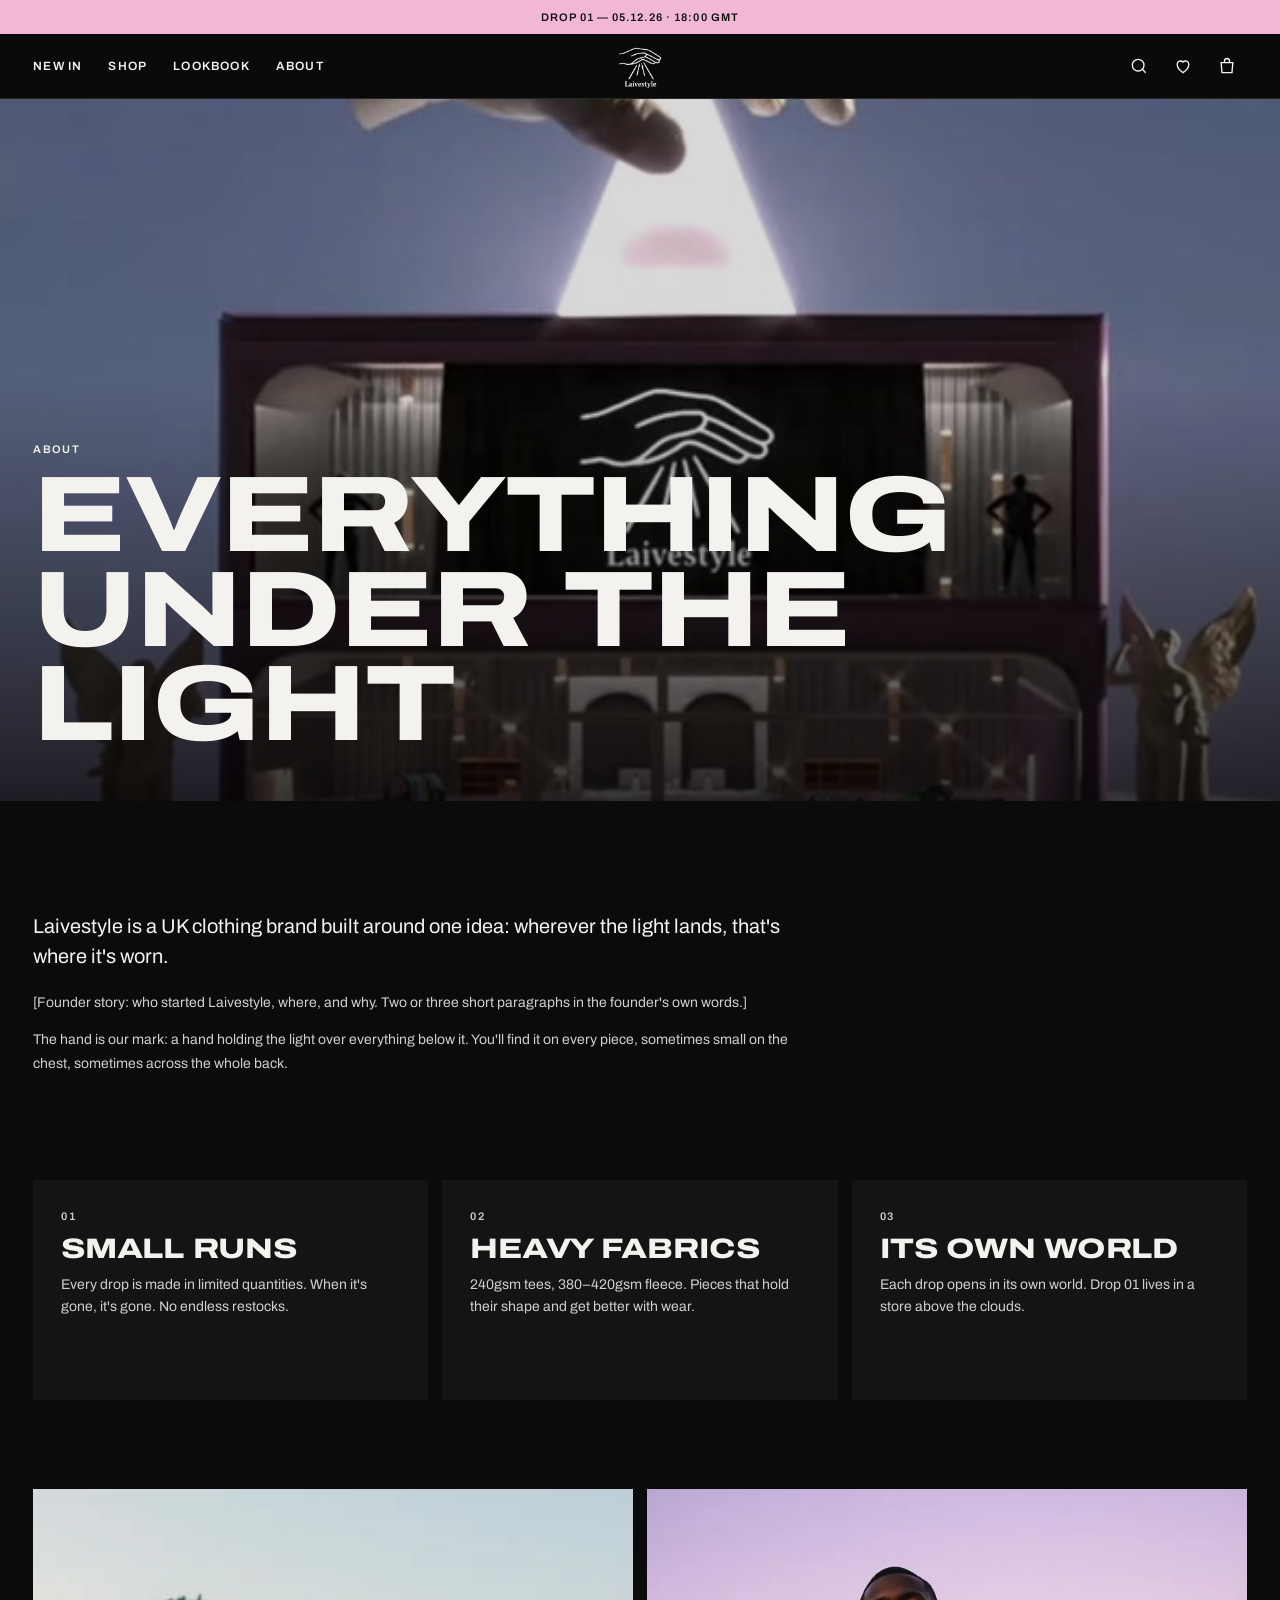
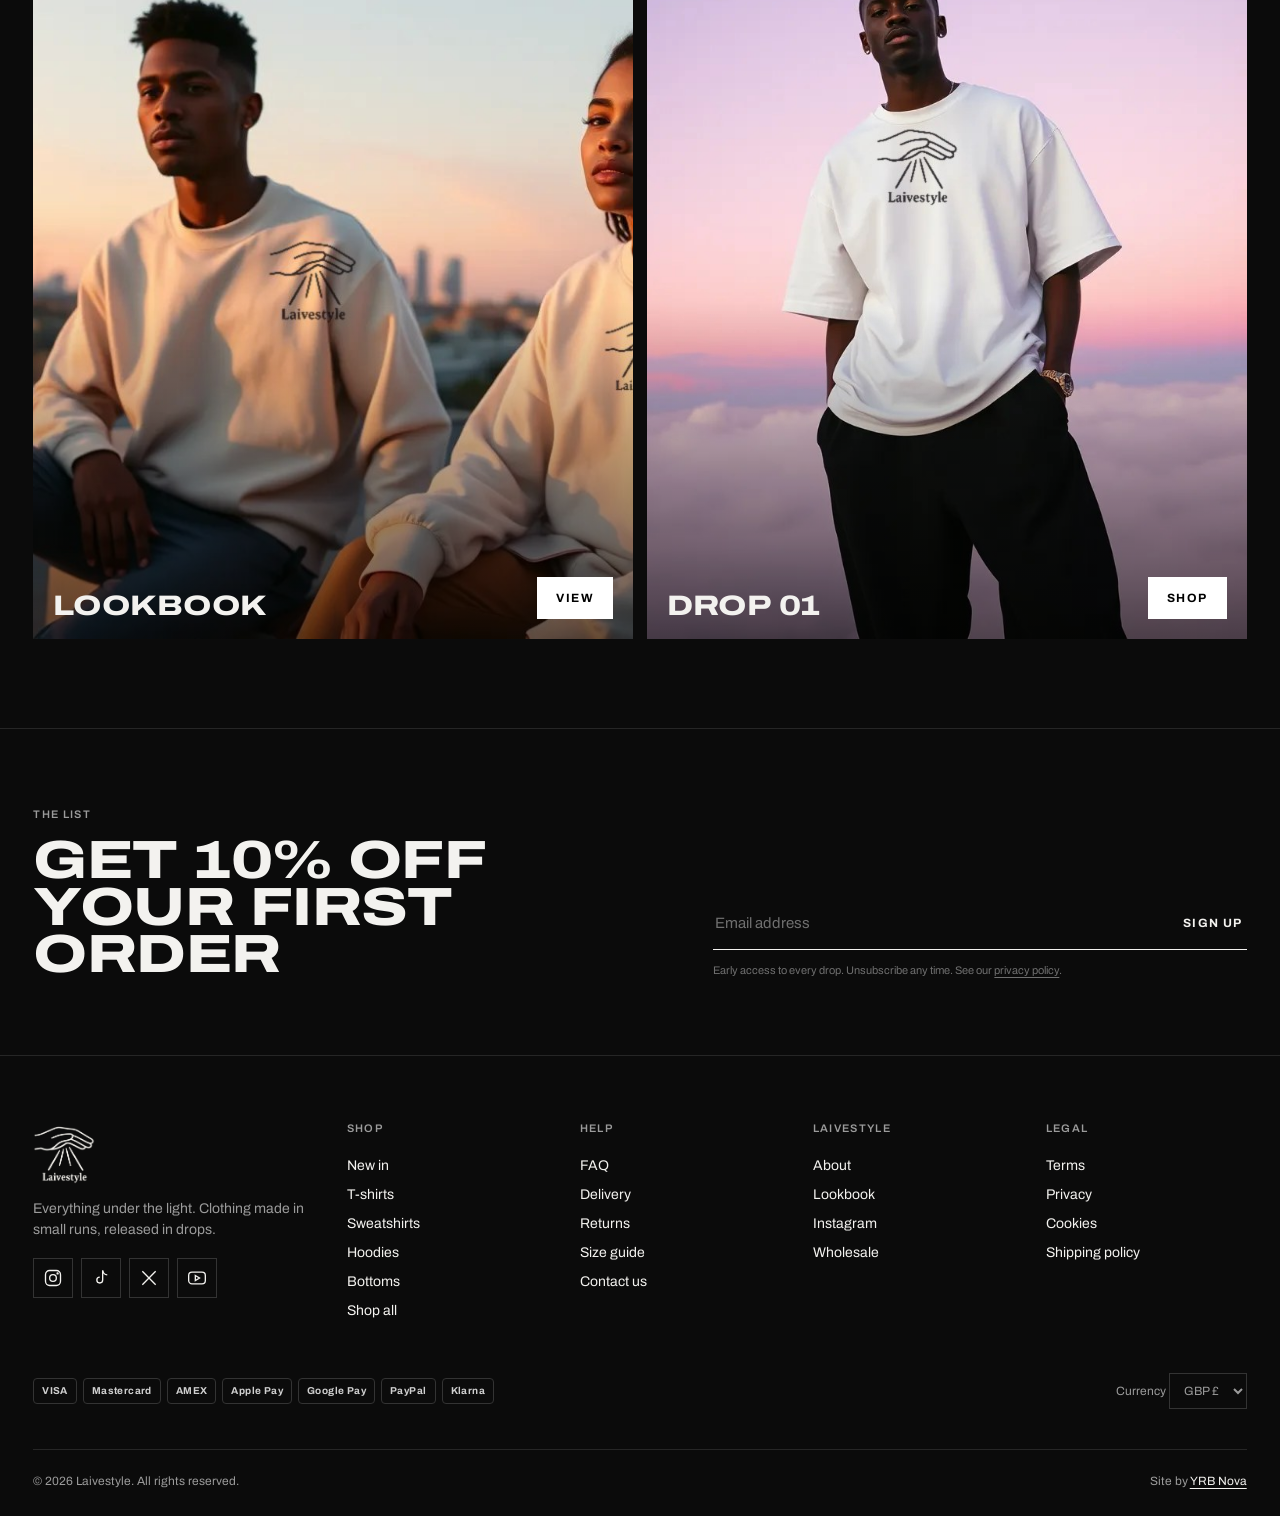
==== about.html @ 3330063f "Full Laivestyle store: AI + stock product imagery, muted hero film, intro-only music, sliders, revie" ====
<!doctype html>
<html lang="en">
<head>
<meta charset="utf-8">
<meta name="viewport" content="width=device-width, initial-scale=1, viewport-fit=cover">
<title>About — Laivestyle</title>
<meta name="description" content="The story of Laivestyle.">
<meta name="theme-color" content="#0b0b0b">
<meta property="og:image" content="assets/img/ai/look-clouds.jpg">
<link rel="icon" type="image/png" href="assets/img/favicon.png">
<link rel="preconnect" href="https://fonts.googleapis.com"><link rel="preconnect" href="https://fonts.gstatic.com" crossorigin>
<link href="https://fonts.googleapis.com/css2?family=Archivo:wdth,wght@62..125,400..900&display=swap" rel="stylesheet">
<link rel="stylesheet" href="css/style.css">
</head>
<body data-page="about">
<div data-header></div>
<main>
  <section class="about-hero"><video data-loop src="assets/media/store-flyin.mp4" poster="assets/img/store-still.jpg" autoplay muted loop playsinline aria-label="Flying into the Laivestyle store"></video>
    <div class="wrap in"><p class="label" style="margin:0 0 12px">About</p><h1 class="display h1">Everything<br>under the light</h1></div></section>
  <section class="wrap sec"><div class="prose">
    <p style="font-size:20px;color:var(--ink);line-height:1.5">Laivestyle is a UK clothing brand built around one idea: wherever the light lands, that's where it's worn.</p>
    <p>[Founder story: who started Laivestyle, where, and why. Two or three short paragraphs in the founder's own words.]</p>
    <p>The hand is our mark: a hand holding the light over everything below it. You'll find it on every piece, sometimes small on the chest, sometimes across the whole back.</p>
  </div></section>
  <section class="wrap sec"><div class="values">
    <div><p class="label muted" style="margin:0">01</p><h3 class="display h3">Small runs</h3><p>Every drop is made in limited quantities. When it's gone, it's gone. No endless restocks.</p></div>
    <div><p class="label muted" style="margin:0">02</p><h3 class="display h3">Heavy fabrics</h3><p>240gsm tees, 380–420gsm fleece. Pieces that hold their shape and get better with wear.</p></div>
    <div><p class="label muted" style="margin:0">03</p><h3 class="display h3">Its own world</h3><p>Each drop opens in its own world. Drop 01 lives in a store above the clouds.</p></div>
  </div></section>
  <section class="wrap sec"><div class="split">
    <a class="tile" href="lookbook.html"><img src="assets/img/ai/look-crew.jpg" alt="" style="object-position:30% 50%"><div class="tile__txt"><h3 class="display h3">Lookbook</h3><span class="btn">View</span></div></a>
    <a class="tile" href="shop.html"><img src="assets/img/ai/look-clouds.jpg" alt=""><div class="tile__txt"><h3 class="display h3">Drop 01</h3><span class="btn">Shop</span></div></a>
  </div></section>
</main>
<div data-footer></div>
<script src="js/main.js"></script>
</body>
</html>
---- css/style.css ----
/* Laivestyle — store by YRB Nova */

:root{
  --bg:#0b0b0b; --panel:#141414; --panel-2:#1b1b1b; --line:#262626; --line-2:#333;
  --ink:#f3f2ef; --muted:#9b9b9b; --dim:#6f6f6f;
  --paper:#efede8; --paper-ink:#111;
  --pink:#f3b7d6;
  --f:'Archivo', 'Helvetica Neue', Arial, sans-serif;
  --pad:clamp(16px,2.6vw,36px);
  --ease:cubic-bezier(.2,.7,.2,1);
}
*,*::before,*::after{box-sizing:border-box}
html{-webkit-text-size-adjust:100%;scroll-behavior:smooth}
body{margin:0;background:var(--bg);color:var(--ink);font-family:var(--f);font-size:14px;line-height:1.5;font-variation-settings:"wdth" 100;-webkit-font-smoothing:antialiased;overflow-x:hidden}
body.lock{overflow:hidden}
a{color:inherit;text-decoration:none}
button,input,select,textarea{font:inherit;color:inherit}
button{background:none;border:0;padding:0;cursor:pointer}
img,video{display:block;max-width:100%}
:focus-visible{outline:2px solid var(--ink);outline-offset:2px}
.wrap{padding-left:var(--pad);padding-right:var(--pad)}
.sr{position:absolute;width:1px;height:1px;overflow:hidden;clip:rect(0 0 0 0);white-space:nowrap}

/* type */
.display{margin:0;font-weight:800;font-variation-settings:"wdth" 125;text-transform:uppercase;line-height:.88;letter-spacing:-.01em}
.h1{font-size:clamp(44px,8.4vw,132px)}
.h2{font-size:clamp(30px,4.2vw,64px)}
.h3{font-size:clamp(22px,2.2vw,32px)}
.label{font-size:11px;font-weight:600;letter-spacing:.12em;text-transform:uppercase}
.muted{color:var(--muted)}
.link{text-decoration:underline;text-underline-offset:3px;text-decoration-thickness:1px}
.link:hover{color:var(--pink)}

/* buttons */
.btn{display:inline-flex;align-items:center;justify-content:center;gap:10px;height:50px;padding:0 26px;font-size:12px;font-weight:700;letter-spacing:.12em;text-transform:uppercase;border:1px solid var(--ink);transition:background-color .2s,color .2s,border-color .2s}
.btn--solid{background:var(--ink);color:var(--bg)}
.btn--solid:hover{background:var(--pink);border-color:var(--pink)}
.btn--line:hover{background:var(--ink);color:var(--bg)}
.btn--block{width:100%}
.btn--dark{background:var(--paper-ink);color:#fff;border-color:var(--paper-ink)}
.btn--dark:hover{background:#333;border-color:#333}
.icon{width:20px;height:20px;stroke:currentColor;fill:none;stroke-width:1.6}

/* ---------------- intro ---------------- */
.intro{position:fixed;inset:0;z-index:200;background:#000;transition:opacity .9s ease,visibility 0s .9s}
.intro.gone{opacity:0;visibility:hidden}
.intro__bg{position:absolute;inset:0;width:100%;height:100%;object-fit:cover;filter:blur(40px) brightness(.75);transform:scale(1.15)}
.intro__stage{position:absolute;top:0;bottom:0;left:50%;transform:translateX(-50%);height:100%;aspect-ratio:592/980;max-width:100%;overflow:hidden}
.intro__stage video{position:absolute;inset:0;width:100%;height:100%;object-fit:cover}
.intro__fly{opacity:0}
.intro.flying .intro__fly{opacity:1}
.intro__ui{position:absolute;left:0;right:0;bottom:12%;z-index:2;display:flex;flex-direction:column;align-items:center;gap:14px;opacity:0;transition:opacity .6s}
.intro.ready .intro__ui{opacity:1}
.intro.flying .intro__ui{opacity:0;pointer-events:none}
.intro__ui .btn{background:rgba(0,0,0,.35);backdrop-filter:blur(8px);border-color:#fff;color:#fff}
.intro__ui .btn:hover{background:#fff;color:#000}
.intro__ui .quiet{font-size:11px;letter-spacing:.12em;text-transform:uppercase;opacity:.8}

/* ---------------- header ---------------- */
.announce{position:relative;height:34px;background:var(--pink);color:#111;overflow:hidden}
.announce p{position:absolute;inset:0;margin:0;display:flex;align-items:center;justify-content:center;font-size:11px;font-weight:600;letter-spacing:.1em;text-transform:uppercase;opacity:0;transform:translateY(8px);transition:opacity .5s,transform .5s}
.announce p.on{opacity:1;transform:none}
.header{position:sticky;top:0;z-index:50;background:rgba(11,11,11,.92);backdrop-filter:blur(12px);-webkit-backdrop-filter:blur(12px);border-bottom:1px solid var(--line)}
.header.over{position:fixed;left:0;right:0;top:34px;background:transparent;border-color:transparent;backdrop-filter:none;-webkit-backdrop-filter:none;transition:background-color .3s,top .3s}
.header.over.solid{top:0;background:rgba(11,11,11,.92);backdrop-filter:blur(12px);-webkit-backdrop-filter:blur(12px);border-color:var(--line)}
.header__in{height:64px;display:grid;grid-template-columns:1fr auto 1fr;align-items:center;gap:16px}
.nav{display:flex;gap:26px}
.nav > a,.nav > div > a{font-size:12px;font-weight:600;letter-spacing:.1em;text-transform:uppercase;padding:22px 0}
.nav a:hover{color:var(--pink)}
.logo img{height:46px;width:auto}
.tools{display:flex;justify-content:flex-end;align-items:center;gap:4px}
.tool{position:relative;width:40px;height:40px;display:grid;place-items:center}
.tool:hover{color:var(--pink)}
.tool b{position:absolute;top:4px;right:2px;min-width:16px;height:16px;padding:0 4px;border-radius:8px;background:var(--pink);color:#111;font-size:10px;line-height:16px;text-align:center}
.tool b:empty,.tool b[data-n="0"]{display:none}
.burger{display:none}
.mega-wrap{position:static}
.mega{position:absolute;left:0;right:0;top:100%;background:var(--bg);border-bottom:1px solid var(--line);display:grid;grid-template-columns:repeat(4,minmax(0,1fr)) 1.4fr;gap:24px;padding:28px var(--pad) 36px;opacity:0;visibility:hidden;transform:translateY(-6px);transition:opacity .2s,transform .2s,visibility 0s .2s}
.mega-wrap:hover .mega,.mega-wrap:focus-within .mega{opacity:1;visibility:visible;transform:none;transition:opacity .2s,transform .2s}
.mega h4{margin:0 0 12px;font-size:11px;letter-spacing:.12em;text-transform:uppercase;color:var(--muted)}
.mega a{display:block;padding:4px 0;font-size:14px}
.mega a:hover{color:var(--pink)}
.mega__feat{position:relative;aspect-ratio:16/10;overflow:hidden}
.mega__feat img{width:100%;height:100%;object-fit:cover}
.mega__feat span{position:absolute;left:14px;bottom:12px}

/* mobile menu */
.mnav{position:fixed;inset:0;z-index:120;background:var(--bg);transform:translateX(-100%);transition:transform .45s var(--ease);display:flex;flex-direction:column;padding:18px var(--pad) 28px;overflow:auto}
.mnav.open{transform:none}
.mnav__top{display:flex;justify-content:space-between;align-items:center;height:48px;margin-bottom:24px}
.mnav a.big{display:block;padding:10px 0;font-weight:800;font-variation-settings:"wdth" 125;font-size:30px;text-transform:uppercase;line-height:1;border-bottom:1px solid var(--line)}
.mnav .cats{display:grid;grid-template-columns:1fr 1fr;gap:8px;margin:20px 0}
.mnav .small{margin-top:auto;display:flex;flex-wrap:wrap;gap:16px;font-size:13px;color:var(--muted);padding-top:24px}

/* ---------------- hero ---------------- */
.hero{position:relative;height:100svh;min-height:600px;overflow:hidden;background:#000}
.hero video{position:absolute;inset:0;width:100%;height:100%;object-fit:cover}
.hero .v-m{display:none}
.hero::after{content:"";position:absolute;inset:0;background:linear-gradient(180deg,rgba(0,0,0,.35) 0%,rgba(0,0,0,0) 28%,rgba(0,0,0,0) 50%,rgba(0,0,0,.72) 100%);pointer-events:none}
.hero__in{position:absolute;left:0;right:0;bottom:0;z-index:2;padding-bottom:clamp(28px,5vw,56px);display:flex;justify-content:space-between;align-items:flex-end;gap:24px;flex-wrap:wrap}
.hero__copy{display:flex;flex-direction:column;gap:20px;max-width:980px}
.hero__ctas{display:flex;flex-wrap:wrap;gap:10px}
.hero__ctas .btn--line{border-color:#fff;color:#fff}
.hero__ctas .btn--line:hover{background:#fff;color:#000}
.count{display:flex;gap:18px;font-variant-numeric:tabular-nums}
.count div{text-align:center}
.count strong{display:block;font-size:30px;font-weight:800;font-variation-settings:"wdth" 125;line-height:1}
.count span{font-size:10px;letter-spacing:.14em;color:#ddd}

/* trust bar */
.trust{display:grid;grid-template-columns:repeat(4,minmax(0,1fr));border-bottom:1px solid var(--line)}
.trust div{display:flex;align-items:center;justify-content:center;gap:10px;padding:16px 10px;font-size:12px;font-weight:600;letter-spacing:.06em;text-transform:uppercase;border-right:1px solid var(--line)}
.trust div:last-child{border-right:0}

/* section heads */
.sec{padding-top:clamp(56px,7vw,96px)}
.sec-head{display:flex;justify-content:space-between;align-items:flex-end;gap:16px;margin-bottom:24px}
.arrows{display:flex;gap:6px}
.arrows button{width:44px;height:44px;border:1px solid var(--line-2);display:grid;place-items:center}
.arrows button:hover{border-color:var(--ink)}
.arrows button:disabled{opacity:.3;cursor:default}

/* product card */
.card{position:relative;display:flex;flex-direction:column;gap:10px}
.card__media{position:relative;aspect-ratio:3/4;overflow:hidden;background:var(--panel)}
.card__media img{position:absolute;inset:0;width:100%;height:100%;object-fit:cover;transition:opacity .35s,transform .8s var(--ease)}
.card__media img.alt{opacity:0}
.card:hover .card__media img.alt{opacity:1}
.card:hover .card__media img:first-child{transform:scale(1.03)}
.badge{position:absolute;left:10px;top:10px;z-index:2;background:var(--ink);color:var(--bg);font-size:10px;font-weight:700;letter-spacing:.1em;text-transform:uppercase;padding:4px 8px}
.badge--pink{background:var(--pink);color:#111}
.heart{position:absolute;right:6px;top:6px;z-index:3;width:40px;height:40px;display:grid;place-items:center;color:#fff;filter:drop-shadow(0 1px 4px rgba(0,0,0,.4))}
.heart.on svg{fill:currentColor}
.heart.on{color:var(--pink)}
.quick{position:absolute;left:8px;right:8px;bottom:8px;z-index:3;background:rgba(11,11,11,.9);backdrop-filter:blur(6px);padding:10px;transform:translateY(calc(100% + 12px));transition:transform .35s var(--ease)}
.card:hover .quick,.card:focus-within .quick{transform:none}
.quick p{margin:0 0 8px;font-size:10px;letter-spacing:.12em;text-transform:uppercase;color:var(--muted)}
.quick div{display:flex;flex-wrap:wrap;gap:4px}
.quick button{flex:1;min-width:34px;height:32px;border:1px solid var(--line-2);font-size:11px;font-weight:600}
.quick button:hover{background:var(--ink);color:var(--bg);border-color:var(--ink)}
.card__info{display:flex;justify-content:space-between;gap:10px;font-size:13px}
.card__name{font-weight:600}
.card__sub{color:var(--muted);font-size:12px}
.card__price{white-space:nowrap}
.dots{display:flex;gap:5px;margin-top:2px}
.dots i{width:10px;height:10px;border-radius:50%;border:1px solid var(--line-2)}

/* sliders */
.slider{display:grid;grid-auto-flow:column;grid-auto-columns:calc((100% - 3*14px)/4);gap:14px;overflow-x:auto;scroll-snap-type:x mandatory;scrollbar-width:none;padding-bottom:4px}
.slider::-webkit-scrollbar{display:none}
.slider > *{scroll-snap-align:start}
.progress{height:2px;background:var(--line);margin-top:20px;position:relative}
.progress i{position:absolute;left:0;top:0;bottom:0;background:var(--ink);transition:left .2s,width .2s}

/* campaign split */
.split{display:grid;grid-template-columns:1fr 1fr;gap:14px}
.tile{position:relative;overflow:hidden;aspect-ratio:4/5;background:var(--panel);display:block}
.tile img,.tile video{position:absolute;inset:0;width:100%;height:100%;object-fit:cover;transition:transform 1.2s var(--ease)}
.tile:hover img{transform:scale(1.03)}
.tile::after{content:"";position:absolute;inset:0;background:linear-gradient(180deg,transparent 55%,rgba(0,0,0,.6));pointer-events:none}
.tile__txt{position:absolute;left:20px;right:20px;bottom:20px;z-index:2;display:flex;justify-content:space-between;align-items:flex-end;gap:14px}
.tile__txt .btn{height:42px;padding:0 18px;background:#fff;color:#000;border-color:#fff}
.tile__txt .btn:hover{background:var(--pink);border-color:var(--pink)}

/* categories */
.cats4{display:grid;grid-template-columns:repeat(4,minmax(0,1fr));gap:14px}
.cats4 .tile{aspect-ratio:3/4}

/* world feature */
.world{display:grid;grid-template-columns:minmax(0,1fr) minmax(0,1fr);background:var(--panel);margin-top:clamp(56px,7vw,96px)}
.world__media{position:relative;min-height:640px;overflow:hidden;background:#000}
.world__media video{position:absolute;inset:0;width:100%;height:100%;object-fit:cover}
.world__txt{padding:clamp(32px,6vw,90px);display:flex;flex-direction:column;justify-content:center;gap:22px}
.world__txt p{margin:0;max-width:460px;color:#c9c9c9;font-size:16px;line-height:1.65}

/* reviews (paper) */
.paper{background:var(--paper);color:var(--paper-ink)}
.paper .muted{color:#6b6b6b}
.paper .arrows button{border-color:#c9c6bf}
.paper .arrows button:hover{border-color:#111}
.paper .progress{background:#d8d5ce}.paper .progress i{background:#111}
.reviews{padding-top:clamp(56px,7vw,96px);padding-bottom:clamp(56px,7vw,96px);margin-top:clamp(56px,7vw,96px)}
.rsum{display:flex;align-items:center;gap:14px;flex-wrap:wrap}
.stars{display:inline-flex;gap:2px;color:#111}
.stars svg{width:15px;height:15px;fill:currentColor}
.dark .stars{color:var(--ink)}
.rcard{background:#fff;padding:22px;display:flex;flex-direction:column;gap:12px;min-height:250px}
.rcard h4{margin:0;font-size:15px}
.rcard p{margin:0;font-size:14px;line-height:1.6;color:#333;flex:1}
.rcard footer{display:flex;justify-content:space-between;align-items:center;font-size:12px;color:#6b6b6b}
.rcard .item{display:flex;align-items:center;gap:10px;font-size:12px}
.rcard .item img{width:38px;height:48px;object-fit:cover}
.sample{display:inline-block;font-size:9px;font-weight:700;letter-spacing:.12em;text-transform:uppercase;border:1px solid currentColor;padding:2px 5px;opacity:.6}
.rnote{margin:18px 0 0;font-size:12px}

/* social */
.social-grid{display:grid;grid-template-columns:repeat(6,minmax(0,1fr));gap:6px}
.post{position:relative;aspect-ratio:1/1;overflow:hidden;background:var(--panel);display:block}
.post.tall{aspect-ratio:auto;grid-row:span 2}
.post img,.post video{position:absolute;inset:0;width:100%;height:100%;object-fit:cover;transition:transform .8s var(--ease)}
.post:hover img{transform:scale(1.05)}
.post .plat{position:absolute;right:8px;top:8px;z-index:2;color:#fff;filter:drop-shadow(0 1px 3px rgba(0,0,0,.6))}
.post .ov{position:absolute;inset:0;background:rgba(0,0,0,.45);display:flex;align-items:center;justify-content:center;opacity:0;transition:opacity .3s;font-size:11px;font-weight:700;letter-spacing:.12em;text-transform:uppercase}
.post:hover .ov{opacity:1}
.handles{display:flex;gap:10px;flex-wrap:wrap}
.handles a{display:inline-flex;align-items:center;gap:8px;height:40px;padding:0 14px;border:1px solid var(--line-2);font-size:12px;font-weight:600}
.handles a:hover{border-color:var(--ink)}

/* newsletter */
.news{margin-top:clamp(56px,7vw,96px);border-top:1px solid var(--line);border-bottom:1px solid var(--line);padding-top:clamp(48px,6vw,80px);padding-bottom:clamp(48px,6vw,80px);display:grid;grid-template-columns:1.2fr 1fr;gap:40px;align-items:end}
.field-row{display:flex;border-bottom:1px solid var(--ink)}
.field-row input{flex:1;min-width:0;height:52px;background:none;border:0;font-size:15px}
.field-row input:focus{outline:none}
.field-row input::placeholder{color:var(--dim)}
.field-row button{padding:0 4px 0 16px;font-size:12px;font-weight:700;letter-spacing:.12em;text-transform:uppercase}
.fine{font-size:11px;color:var(--dim);margin:12px 0 0}

/* footer */
.footer{padding-top:64px}
.footer__cols{display:grid;grid-template-columns:1.4fr repeat(4,minmax(0,1fr));gap:32px}
.footer h5{margin:0 0 14px;font-size:11px;letter-spacing:.12em;text-transform:uppercase;color:var(--muted);font-weight:600}
.footer__cols a{display:block;padding:4px 0;font-size:14px}
.footer__cols a:hover{color:var(--pink)}
.socials{display:flex;gap:8px;margin-top:18px}
.socials a{width:40px;height:40px;border:1px solid var(--line-2);display:grid;place-items:center;padding:0!important}
.socials a:hover{border-color:var(--ink);color:var(--ink)!important}
.pay{display:flex;flex-wrap:wrap;gap:6px}
.pay span{height:26px;padding:0 8px;border:1px solid var(--line-2);border-radius:4px;display:inline-flex;align-items:center;font-size:10px;font-weight:700;letter-spacing:.04em;color:#cfcfcf}
.footer__mark{margin-top:56px;width:100%;opacity:.95}
.footer__bot{display:flex;justify-content:space-between;align-items:center;flex-wrap:wrap;gap:12px;padding:22px 0 26px;margin-top:40px;border-top:1px solid var(--line);font-size:12px;color:var(--muted)}
.footer__bot a:hover{color:var(--ink)}
.credit{color:var(--ink)}

/* drawers */
.shade{position:fixed;inset:0;z-index:140;background:rgba(0,0,0,.55);opacity:0;visibility:hidden;transition:opacity .3s,visibility 0s .3s}
.shade.on{opacity:1;visibility:visible;transition:opacity .3s}
.drawer{position:fixed;top:0;right:0;bottom:0;z-index:141;width:min(440px,100%);background:var(--paper);color:var(--paper-ink);display:flex;flex-direction:column;transform:translateX(100%);transition:transform .45s var(--ease)}
.drawer.on{transform:none}
.drawer__top{display:flex;justify-content:space-between;align-items:center;padding:18px 22px;border-bottom:1px solid #d8d5ce}
.drawer__top h3{margin:0;font-size:14px;font-weight:800;font-variation-settings:"wdth" 125;text-transform:uppercase;letter-spacing:.02em}
.drawer__body{flex:1;overflow:auto;padding:18px 22px;display:flex;flex-direction:column;gap:16px}
.drawer__foot{padding:18px 22px 22px;border-top:1px solid #d8d5ce;display:flex;flex-direction:column;gap:10px}
.ship{font-size:12px}
.ship .bar{height:4px;background:#d8d5ce;margin-top:8px;position:relative;overflow:hidden}
.ship .bar i{position:absolute;left:0;top:0;bottom:0;background:#111;transition:width .4s var(--ease)}
.line{display:grid;grid-template-columns:76px 1fr auto;gap:14px}
.line img{width:76px;height:100px;object-fit:cover}
.line h4{margin:0 0 2px;font-size:13px}
.line p{margin:0;font-size:12px;color:#6b6b6b}
.qty{display:inline-flex;align-items:center;border:1px solid #c9c6bf;margin-top:8px}
.qty button{width:30px;height:30px}
.qty span{min-width:24px;text-align:center;font-size:12px}
.line .rm{font-size:11px;text-decoration:underline;color:#6b6b6b;margin-top:6px;display:block}
.row2{display:flex;justify-content:space-between;font-size:13px}
.empty{color:#6b6b6b;font-size:14px}
.upsell{display:grid;grid-template-columns:repeat(2,minmax(0,1fr));gap:10px}
.upsell a{font-size:12px}
.upsell img{aspect-ratio:3/4;object-fit:cover;width:100%;margin-bottom:6px}

/* search */
.search{position:fixed;left:0;right:0;top:0;z-index:141;background:var(--bg);border-bottom:1px solid var(--line);transform:translateY(-100%);transition:transform .4s var(--ease);max-height:90vh;overflow:auto}
.search.on{transform:none}
.search__bar{display:flex;align-items:center;gap:12px;height:72px;border-bottom:1px solid var(--line)}
.search__bar input{flex:1;height:100%;background:none;border:0;font-size:22px;font-weight:600}
.search__bar input:focus{outline:none}
.search__res{display:grid;grid-template-columns:repeat(6,minmax(0,1fr));gap:12px;padding:20px 0 28px}
.search__hint{padding:20px 0 28px;display:flex;flex-wrap:wrap;gap:8px}
.search__hint button{height:34px;padding:0 14px;border:1px solid var(--line-2);font-size:12px}

/* modal */
.modal{position:fixed;inset:0;z-index:160;display:none;align-items:center;justify-content:center;padding:16px;background:rgba(0,0,0,.6)}
.modal.on{display:flex}
.modal__box{background:var(--paper);color:var(--paper-ink);width:min(640px,100%);max-height:90vh;overflow:auto;padding:26px}
table{width:100%;border-collapse:collapse;font-size:13px}
th,td{text-align:left;padding:10px 8px;border-bottom:1px solid #d8d5ce}
th{font-size:11px;letter-spacing:.1em;text-transform:uppercase}

/* toast + cookie */
.toast{position:fixed;left:50%;bottom:22px;z-index:170;transform:translate(-50%,140%);background:var(--ink);color:var(--bg);padding:12px 18px;font-size:13px;font-weight:600;transition:transform .35s var(--ease)}
.toast.on{transform:translate(-50%,0)}
.cookie{position:fixed;left:16px;bottom:16px;z-index:150;width:min(380px,calc(100% - 32px));background:var(--panel-2);border:1px solid var(--line-2);padding:18px;font-size:13px;display:none}
.cookie.on{display:block}
.cookie p{margin:0 0 12px;color:#cfcfcf}
.cookie div{display:flex;gap:8px}
.cookie .btn{height:40px;flex:1}

/* ---------------- shop page ---------------- */
.page-head{padding-top:44px;padding-bottom:26px;display:flex;justify-content:space-between;align-items:flex-end;gap:16px;flex-wrap:wrap;border-bottom:1px solid var(--line)}
.toolbar{position:sticky;top:64px;z-index:20;background:var(--bg);display:flex;justify-content:space-between;align-items:center;gap:12px;padding-top:14px;padding-bottom:14px;border-bottom:1px solid var(--line)}
.chips{display:flex;gap:6px;flex-wrap:wrap}
.chips button{height:36px;padding:0 14px;border:1px solid var(--line-2);font-size:12px;font-weight:600}
.chips button.on{background:var(--ink);color:var(--bg);border-color:var(--ink)}
select{height:36px;background:var(--bg);border:1px solid var(--line-2);padding:0 10px;font-size:12px}
.pgrid{display:grid;grid-template-columns:repeat(3,minmax(0,1fr));gap:28px 14px;padding-top:24px}

/* ---------------- product page ---------------- */
.crumbs{padding-top:18px;font-size:12px;color:var(--muted)}
.crumbs a:hover{color:var(--ink)}
.pdp{display:grid;grid-template-columns:minmax(0,1.45fr) minmax(0,1fr);gap:clamp(24px,4vw,60px);padding-top:18px}
.gal{display:grid;grid-template-columns:1fr 1fr;gap:8px}
.gal div{aspect-ratio:3/4;overflow:hidden;background:var(--panel);cursor:zoom-in}
.gal div:first-child{grid-column:1 / -1;aspect-ratio:4/5}
.gal img{width:100%;height:100%;object-fit:cover}
.gal-dots{display:none}
.buy{position:sticky;top:84px;align-self:start;display:flex;flex-direction:column;gap:22px;padding-bottom:40px}
.buy__price{font-size:20px;font-weight:600}
.klarna{font-size:12px;color:var(--muted)}
.klarna b{color:var(--ink)}
.opt-head{display:flex;justify-content:space-between;font-size:12px;font-weight:600;letter-spacing:.06em;text-transform:uppercase;margin-bottom:10px}
.sw{display:flex;gap:8px}
.sw a{width:52px;height:68px;border:1px solid var(--line-2);overflow:hidden}
.sw a.on{border-color:var(--ink);outline:1px solid var(--ink)}
.sw img{width:100%;height:100%;object-fit:cover}
.sizes{display:grid;grid-template-columns:repeat(6,minmax(0,1fr));gap:6px}
.size{height:46px;border:1px solid var(--line-2);font-size:13px;font-weight:600}
.size:hover{border-color:var(--ink)}
.size.on{background:var(--ink);color:var(--bg);border-color:var(--ink)}
.size.low::after{content:"";display:block;width:5px;height:5px;border-radius:50%;background:var(--pink);margin:2px auto 0}
.buy__row{display:flex;gap:8px}
.buy__row .btn--solid{flex:1}
.wish{width:50px;height:50px;border:1px solid var(--line-2);display:grid;place-items:center}
.wish.on{color:var(--pink);border-color:var(--pink)}
.wish.on svg{fill:currentColor}
.perks{display:flex;flex-direction:column;gap:8px;font-size:13px;color:#cfcfcf}
.perks div{display:flex;gap:10px;align-items:center}
.acc details{border-top:1px solid var(--line)}
.acc details:last-child{border-bottom:1px solid var(--line)}
.acc summary{list-style:none;cursor:pointer;display:flex;justify-content:space-between;padding:16px 0;font-size:12px;font-weight:700;letter-spacing:.08em;text-transform:uppercase}
.acc summary::-webkit-details-marker{display:none}
.acc summary::after{content:"+";font-size:18px;font-weight:400;line-height:1}
.acc details[open] summary::after{content:"−"}
.acc .body{padding:0 0 18px;font-size:14px;line-height:1.65;color:#cfcfcf}
.acc .body ul{margin:0;padding-left:18px}
.sticky-add{display:none}

/* info pages */
.prose{max-width:760px}
.prose h2{font-size:22px;margin:40px 0 10px;font-weight:800;font-variation-settings:"wdth" 125;text-transform:uppercase}
.prose p,.prose li{color:#cfcfcf;line-height:1.7}
.faq .acc details{border-color:var(--line)}
.form{display:grid;grid-template-columns:1fr 1fr;gap:14px;max-width:760px}
.form label{display:flex;flex-direction:column;gap:6px;font-size:11px;font-weight:600;letter-spacing:.1em;text-transform:uppercase;color:var(--muted)}
.form input,.form textarea,.form select{height:48px;background:var(--panel);border:1px solid var(--line-2);padding:0 14px;font-size:15px;color:var(--ink);text-transform:none;letter-spacing:0}
.form textarea{height:160px;padding:12px 14px;resize:vertical}
.form .full{grid-column:1 / -1}
.about-hero{position:relative;height:78svh;min-height:520px;overflow:hidden;background:#000}
.about-hero video{position:absolute;inset:0;width:100%;height:100%;object-fit:cover;opacity:.85}
.about-hero .in{position:absolute;left:0;right:0;bottom:0;padding-bottom:48px;z-index:2}
.about-hero::after{content:"";position:absolute;inset:0;background:linear-gradient(transparent 40%,rgba(0,0,0,.75))}
.values{display:grid;grid-template-columns:repeat(3,minmax(0,1fr));gap:14px}
.values div{background:var(--panel);padding:28px;min-height:220px;display:flex;flex-direction:column;gap:12px}
.values p{margin:0;color:#cfcfcf;line-height:1.6}

/* ---------------- responsive ---------------- */
@media (max-width:1000px){
  .nav{display:none}
  .burger{display:grid}
  .header__in{grid-template-columns:auto 1fr auto}
  .logo{justify-self:center}
  .slider{grid-auto-columns:calc((100% - 14px)/2.2)}
  .trust{grid-template-columns:repeat(2,minmax(0,1fr))}
  .trust div:nth-child(2){border-right:0}
  .trust div:nth-child(-n+2){border-bottom:1px solid var(--line)}
  .cats4{grid-template-columns:repeat(2,minmax(0,1fr))}
  .world{grid-template-columns:1fr}
  .world__media{min-height:0;aspect-ratio:4/5}
  .social-grid{grid-template-columns:repeat(3,minmax(0,1fr))}
  .news{grid-template-columns:1fr}
  .footer__cols{grid-template-columns:1fr 1fr}
  .footer__cols > div:first-child{grid-column:1 / -1}
  .search__res{grid-template-columns:repeat(3,minmax(0,1fr))}
  .pgrid{grid-template-columns:repeat(2,minmax(0,1fr))}
  .pdp{grid-template-columns:1fr}
  .gal{display:flex;overflow-x:auto;scroll-snap-type:x mandatory;gap:0;margin:0 calc(var(--pad) * -1);scrollbar-width:none}
  .gal::-webkit-scrollbar{display:none}
  .gal div,.gal div:first-child{flex:0 0 100%;aspect-ratio:3/4;scroll-snap-align:start}
  .gal-dots{display:flex;justify-content:center;gap:6px;margin-top:10px}
  .gal-dots i{width:6px;height:6px;border-radius:50%;background:var(--line-2)}
  .gal-dots i.on{background:var(--ink)}
  .buy{position:static}
  .sticky-add{display:flex;position:fixed;left:0;right:0;bottom:0;z-index:40;gap:8px;padding:10px var(--pad) calc(10px + env(safe-area-inset-bottom));background:rgba(11,11,11,.95);border-top:1px solid var(--line);transform:translateY(110%);transition:transform .3s}
  .sticky-add.on{transform:none}
  .values{grid-template-columns:1fr}
}
@media (max-width:640px){
  .hero .v-d{display:none}
  .hero .v-m{display:block}
  .hero__in{flex-direction:column;align-items:flex-start}
  .split{grid-template-columns:1fr}
  .slider{grid-auto-columns:72%}
  .trust div{font-size:10.5px;padding:12px 6px;gap:6px}
  .trust svg{display:none}
  .quick{display:none}
  .form{grid-template-columns:1fr}
  .toolbar{top:64px;flex-direction:column;align-items:stretch}
  .chips{flex-wrap:nowrap;overflow-x:auto;scrollbar-width:none}
  .chips button{flex:0 0 auto}
  .logo img{height:40px}
}
@media (prefers-reduced-motion:reduce){*{transition:none!important;animation:none!important;scroll-behavior:auto!important}}

.contact-grid{display:grid;grid-template-columns:minmax(0,2fr) minmax(0,1fr);gap:48px}
@media(max-width:800px){.contact-grid{grid-template-columns:1fr}}
.nav{align-items:center}
.nav > div > a{display:block}
.stars{color:currentColor}
.paper .stars{color:#111}
.tile__txt .btn{white-space:nowrap}
@media (max-width:640px){
  .h1{font-size:clamp(34px,10.6vw,56px)}
  .tile__txt{flex-direction:column;align-items:flex-start}
}
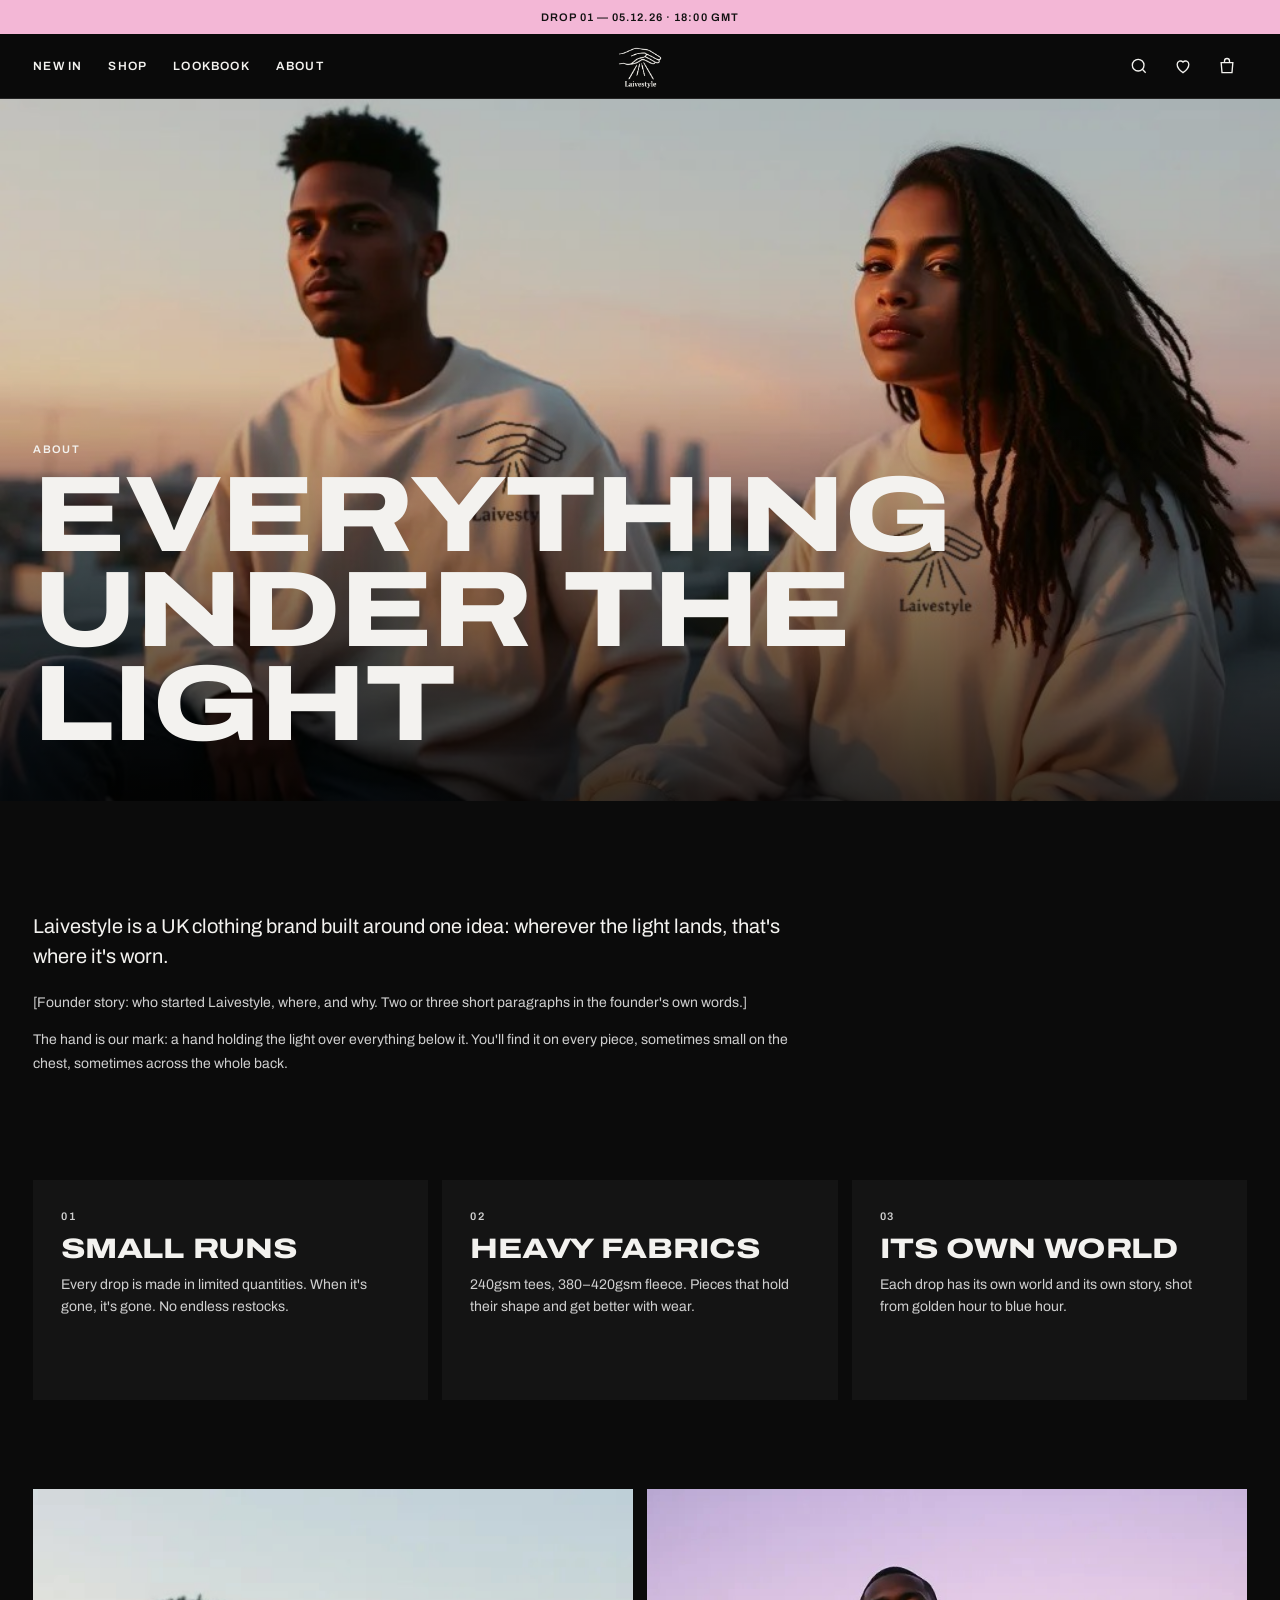
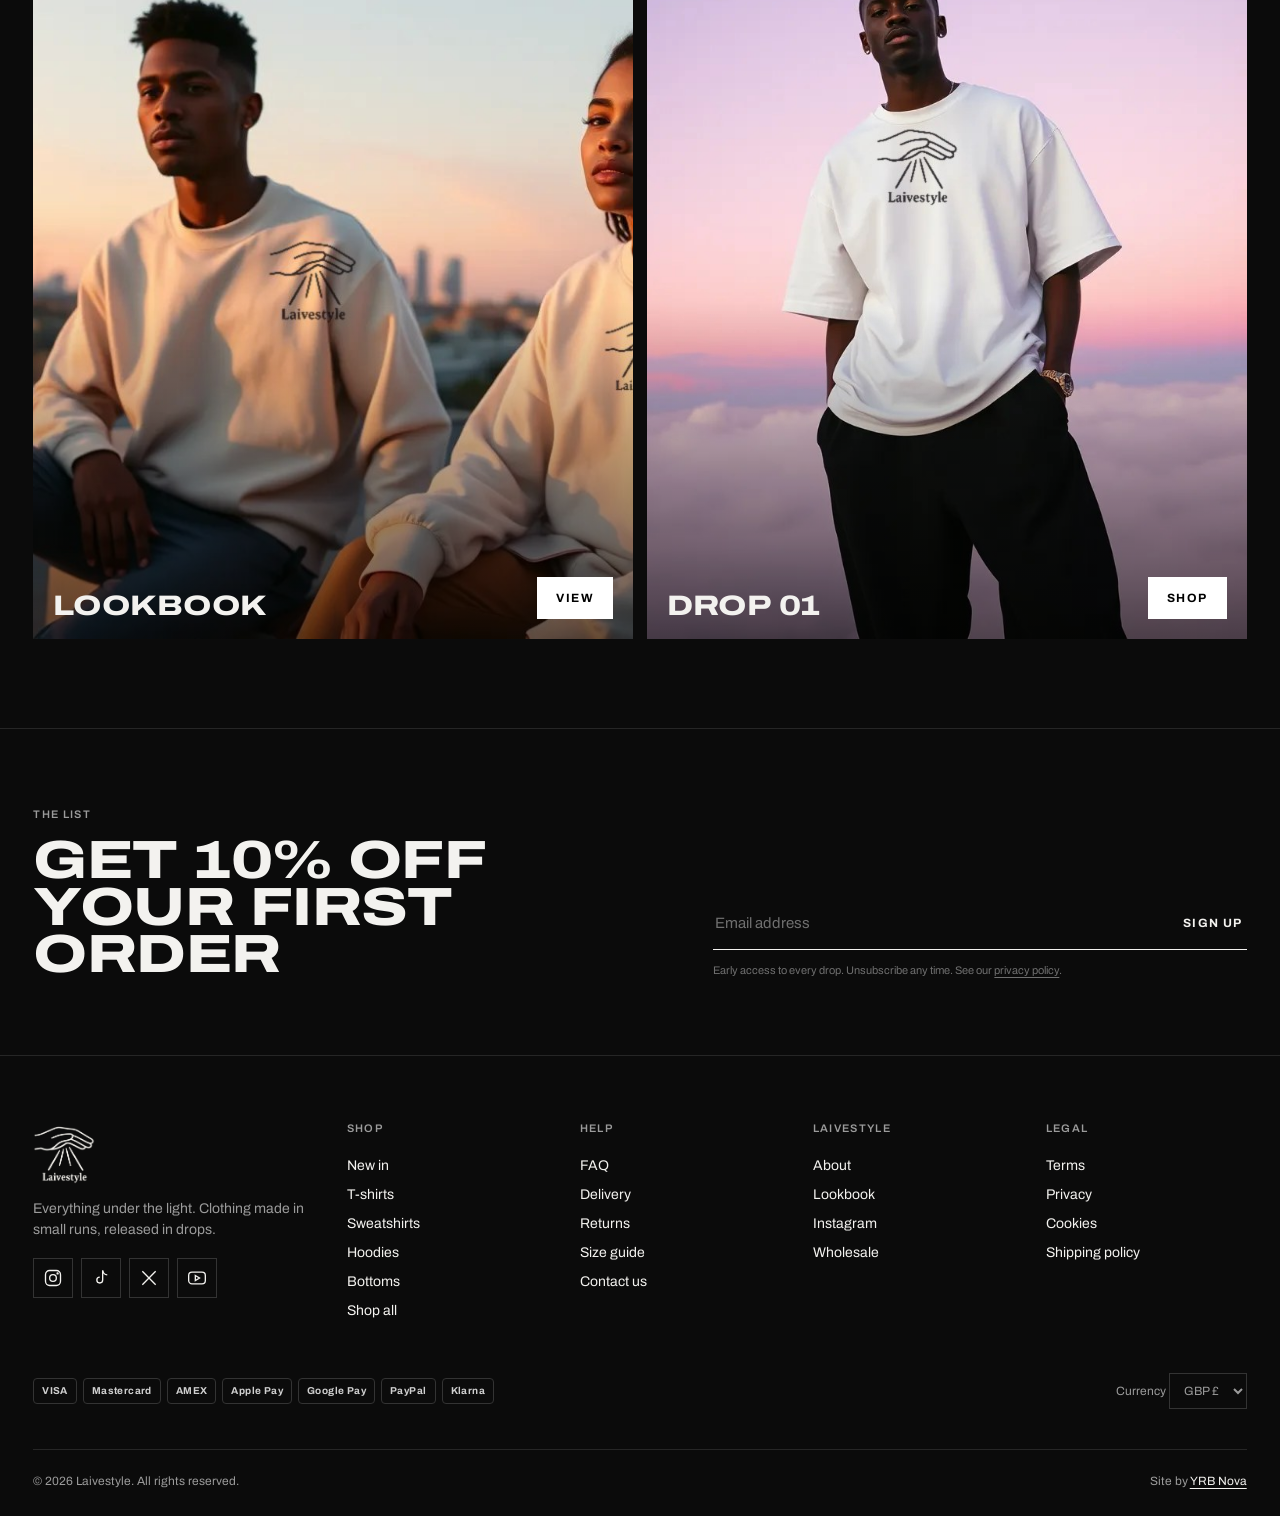
==== commit 3aa575fe: "Hero plays in iOS Low Power Mode (img-mp4 on Apple), remove 3D store/clouds footage, auto carousels " ====
--- a/about.html
+++ b/about.html
@@ -15,7 +15,7 @@
 <body data-page="about">
 <div data-header></div>
 <main>
-  <section class="about-hero"><video data-loop src="assets/media/store-flyin.mp4" poster="assets/img/store-still.jpg" autoplay muted loop playsinline aria-label="Flying into the Laivestyle store"></video>
+  <section class="about-hero"><img src="assets/img/ai/look-crew.jpg" alt="Laivestyle crewnecks on a rooftop at golden hour" style="position:absolute;inset:0;width:100%;height:100%;object-fit:cover;opacity:.85">
     <div class="wrap in"><p class="label" style="margin:0 0 12px">About</p><h1 class="display h1">Everything<br>under the light</h1></div></section>
   <section class="wrap sec"><div class="prose">
     <p style="font-size:20px;color:var(--ink);line-height:1.5">Laivestyle is a UK clothing brand built around one idea: wherever the light lands, that's where it's worn.</p>
@@ -25,7 +25,7 @@
   <section class="wrap sec"><div class="values">
     <div><p class="label muted" style="margin:0">01</p><h3 class="display h3">Small runs</h3><p>Every drop is made in limited quantities. When it's gone, it's gone. No endless restocks.</p></div>
     <div><p class="label muted" style="margin:0">02</p><h3 class="display h3">Heavy fabrics</h3><p>240gsm tees, 380–420gsm fleece. Pieces that hold their shape and get better with wear.</p></div>
-    <div><p class="label muted" style="margin:0">03</p><h3 class="display h3">Its own world</h3><p>Each drop opens in its own world. Drop 01 lives in a store above the clouds.</p></div>
+    <div><p class="label muted" style="margin:0">03</p><h3 class="display h3">Its own world</h3><p>Each drop has its own world and its own story, shot from golden hour to blue hour.</p></div>
   </div></section>
   <section class="wrap sec"><div class="split">
     <a class="tile" href="lookbook.html"><img src="assets/img/ai/look-crew.jpg" alt="" style="object-position:30% 50%"><div class="tile__txt"><h3 class="display h3">Lookbook</h3><span class="btn">View</span></div></a>
--- a/css/style.css
+++ b/css/style.css
@@ -42,19 +42,60 @@
 .icon{width:20px;height:20px;stroke:currentColor;fill:none;stroke-width:1.6}
 
 /* ---------------- intro ---------------- */
-.intro{position:fixed;inset:0;z-index:200;background:#000;transition:opacity .9s ease,visibility 0s .9s}
-.intro.gone{opacity:0;visibility:hidden}
-.intro__bg{position:absolute;inset:0;width:100%;height:100%;object-fit:cover;filter:blur(40px) brightness(.75);transform:scale(1.15)}
-.intro__stage{position:absolute;top:0;bottom:0;left:50%;transform:translateX(-50%);height:100%;aspect-ratio:592/980;max-width:100%;overflow:hidden}
-.intro__stage video{position:absolute;inset:0;width:100%;height:100%;object-fit:cover}
-.intro__fly{opacity:0}
-.intro.flying .intro__fly{opacity:1}
-.intro__ui{position:absolute;left:0;right:0;bottom:12%;z-index:2;display:flex;flex-direction:column;align-items:center;gap:14px;opacity:0;transition:opacity .6s}
-.intro.ready .intro__ui{opacity:1}
-.intro.flying .intro__ui{opacity:0;pointer-events:none}
-.intro__ui .btn{background:rgba(0,0,0,.35);backdrop-filter:blur(8px);border-color:#fff;color:#fff}
-.intro__ui .btn:hover{background:#fff;color:#000}
-.intro__ui .quiet{font-size:11px;letter-spacing:.12em;text-transform:uppercase;opacity:.8}
+.intro{position:fixed;inset:0;z-index:200;background:#000;overflow:hidden;display:grid;place-items:center;transition:opacity .9s ease,visibility 0s .9s}
+.intro.gone{opacity:0;visibility:hidden;pointer-events:none}
+.intro__beam{position:absolute;top:-10%;left:50%;width:min(1400px,240vw);height:120%;transform:translateX(-50%);opacity:0;pointer-events:none;
+  background:conic-gradient(from 0deg at 50% 0%,transparent 158deg,rgba(255,236,246,.07) 166deg,rgba(255,236,246,.22) 174deg,rgba(255,255,255,.35) 180deg,rgba(255,236,246,.22) 186deg,rgba(255,236,246,.07) 194deg,transparent 202deg);
+  filter:blur(10px);animation:beamIn 2.4s .3s cubic-bezier(.2,.7,.2,1) forwards,beamPulse 5s 2.7s ease-in-out infinite}
+@keyframes beamIn{to{opacity:1}}
+@keyframes beamPulse{0%,100%{opacity:1}50%{opacity:.7}}
+.intro__dust{position:absolute;inset:0;pointer-events:none;opacity:.5;
+  background-image:radial-gradient(1px 1px at 20% 30%,#fff,transparent),radial-gradient(1px 1px at 70% 60%,#fff,transparent),radial-gradient(1.5px 1.5px at 45% 75%,#f3b7d6,transparent),radial-gradient(1px 1px at 85% 20%,#fff,transparent),radial-gradient(1px 1px at 30% 85%,#fff,transparent),radial-gradient(1.5px 1.5px at 60% 15%,#f3b7d6,transparent);
+  background-size:400px 400px;animation:dust 30s linear infinite}
+@keyframes dust{to{background-position:0 -800px}}
+.intro__mark{position:relative;z-index:2;width:clamp(150px,22vw,260px);clip-path:inset(0 0 100% 0);animation:pour 1.8s .5s cubic-bezier(.6,0,.2,1) forwards;filter:drop-shadow(0 0 30px rgba(243,183,214,.35))}
+.intro__mark img{width:100%;height:auto}
+@keyframes pour{to{clip-path:inset(0 0 0 0)}}
+.intro__words{position:absolute;z-index:3;left:0;right:0;top:50%;transform:translateY(-50%);display:flex;justify-content:center;gap:.3em;flex-wrap:wrap;padding:0 16px;font-weight:900;font-variation-settings:"wdth" 125;text-transform:uppercase;font-size:clamp(34px,8vw,120px);line-height:.9;letter-spacing:-.01em;pointer-events:none}
+.intro__words span{opacity:0;transform:translateY(30px);filter:blur(8px)}
+.intro.playing .intro__words span{animation:word .7s cubic-bezier(.2,.7,.2,1) forwards}
+.intro.playing .intro__words span:nth-child(2){animation-delay:.45s}
+.intro.playing .intro__words span:nth-child(3){animation-delay:.9s}
+.intro.playing .intro__words span:nth-child(4){animation-delay:1.35s;color:var(--pink)}
+@keyframes word{to{opacity:1;transform:none;filter:none}}
+.intro.playing .intro__mark{transition:opacity .5s,transform 2.5s;opacity:.12;transform:scale(1.6)}
+.intro__load{position:absolute;left:0;right:0;bottom:clamp(28px,6vh,56px);display:flex;align-items:center;justify-content:center;gap:16px;font-size:11px;font-weight:600;letter-spacing:.16em;text-transform:uppercase;font-variant-numeric:tabular-nums;transition:opacity .5s}
+.intro__load i{display:block;width:min(220px,40vw);height:1px;background:rgba(255,255,255,.2);position:relative}
+.intro__load b{position:absolute;left:0;top:0;bottom:0;width:0;background:#fff}
+.intro.ready .intro__load{opacity:0}
+.intro__ui{position:absolute;left:0;right:0;bottom:clamp(28px,7vh,64px);z-index:4;display:flex;flex-direction:column;align-items:center;gap:16px;opacity:0;transform:translateY(12px);pointer-events:none;transition:opacity .7s,transform .7s}
+.intro.ready .intro__ui{opacity:1;transform:none;pointer-events:auto}
+.intro.playing .intro__ui{opacity:0;pointer-events:none}
+.intro__enter{position:relative;width:132px;height:132px;border-radius:50%;border:1px solid rgba(255,255,255,.6);display:flex;flex-direction:column;align-items:center;justify-content:center;gap:4px;font-weight:800;font-variation-settings:"wdth" 125;font-size:15px;letter-spacing:.12em;text-transform:uppercase;transition:background-color .3s,color .3s,transform .3s}
+.intro__enter small{font-size:9px;font-weight:600;letter-spacing:.16em;opacity:.7}
+.intro__enter::before{content:"";position:absolute;inset:-8px;border-radius:50%;border:1px solid rgba(243,183,214,.5);animation:ring 2.2s ease-out infinite}
+@keyframes ring{from{transform:scale(.9);opacity:1}to{transform:scale(1.25);opacity:0}}
+.intro__enter:hover{background:#fff;color:#000;transform:scale(1.04)}
+.intro .quiet{font-size:11px;letter-spacing:.14em;text-transform:uppercase;opacity:.7;padding:8px}
+.intro .quiet:hover{opacity:1}
+.intro__flash{position:absolute;inset:0;z-index:5;background:radial-gradient(circle at 50% 30%,#fff 0%,#ffe9f4 40%,#fff 100%);opacity:0;pointer-events:none}
+.intro.flash .intro__flash{animation:flash 1.1s ease forwards}
+@keyframes flash{0%{opacity:0}35%{opacity:1}100%{opacity:1}}
+
+/* hero entrance (after intro) */
+.hero__title span{display:block;overflow:hidden;padding-bottom:.04em}
+.hero__title i{display:inline-block;font-style:normal;transform:translateY(105%);transition:transform 1.1s cubic-bezier(.2,.7,.2,1)}
+.hero__title span:nth-child(2) i{transition-delay:.12s}
+.hero__kick{opacity:0;transform:translateY(16px);transition:opacity .9s .35s,transform .9s .35s}
+body.entered .hero__title i{transform:none}
+body.entered .hero__kick{opacity:1;transform:none}
+.hero__bar{position:absolute;left:0;right:0;top:0;z-index:3;height:2px;background:rgba(255,255,255,.15)}
+.hero__bar i{display:block;height:100%;width:0;background:var(--pink)}
+.hero__cue{position:absolute;left:50%;bottom:22px;z-index:3;transform:translateX(-50%);display:flex;flex-direction:column;align-items:center;gap:8px;font-size:10px;font-weight:600;letter-spacing:.2em;text-transform:uppercase;opacity:.8}
+.hero__cue i{width:1px;height:36px;background:linear-gradient(#fff,transparent);animation:cue 2s ease-in-out infinite;transform-origin:top}
+@keyframes cue{0%{transform:scaleY(0)}50%{transform:scaleY(1)}100%{transform:scaleY(1);opacity:0}}
+@media (max-width:640px){.hero__cue{display:none}.intro__enter{width:116px;height:116px}}
+@media (prefers-reduced-motion:reduce){.hero__title i,.hero__kick{transform:none!important;opacity:1!important}.intro__mark{clip-path:none}}
 
 /* ---------------- header ---------------- */
 .announce{position:relative;height:34px;background:var(--pink);color:#111;overflow:hidden}
@@ -410,3 +451,51 @@
   .h1{font-size:clamp(34px,10.6vw,56px)}
   .tile__txt{flex-direction:column;align-items:flex-start}
 }
+/* device fixes */
+.hero__copy{max-width:none}
+@media (orientation:portrait) and (max-width:1100px){.hero .v-d{display:none}.hero .v-m{display:block}}
+@media (max-width:640px){.hero::after{background:linear-gradient(180deg,rgba(0,0,0,.35) 0%,rgba(0,0,0,0) 25%,rgba(0,0,0,.15) 45%,rgba(0,0,0,.8) 100%)}}
+@media (max-width:400px){.tools [data-open="wish"]{display:none}.tool{width:36px}.wrap{--pad:14px}}
+.intro__beam{filter:blur(6px);background:conic-gradient(from 0deg at 50% 0%,transparent 156deg,rgba(255,226,240,.12) 165deg,rgba(255,226,240,.38) 174deg,rgba(255,255,255,.55) 180deg,rgba(255,226,240,.38) 186deg,rgba(255,226,240,.12) 195deg,transparent 204deg)}
+
+/* ---------- hero film (video or Safari img-mp4) ---------- */
+.hero__media{position:absolute;inset:0}
+.hero__media img,.hero__media video{position:absolute;inset:0;width:100%;height:100%;object-fit:cover}
+.hero__film{opacity:0;transition:opacity .8s ease}
+.hero__film.on{opacity:1}
+.hero__media .v-m{display:none}
+@media (max-width:640px),(orientation:portrait) and (max-width:1100px){.hero__media .v-d{display:none}.hero__media .v-m{display:block}}
+
+/* ---------- scroll reveal ---------- */
+.rv{opacity:0;transform:translateY(42px);transition:opacity 1s cubic-bezier(.2,.7,.2,1) var(--d,0ms),transform 1.1s cubic-bezier(.2,.7,.2,1) var(--d,0ms)}
+.rv.in{opacity:1;transform:none}
+.tile.rv img{transform:scale(1.18);transition:transform 1.6s cubic-bezier(.2,.7,.2,1) var(--d,0ms)}
+.tile.rv.in img{transform:scale(1)}
+.tile.rv.in:hover img{transform:scale(1.04)}
+.card.rv .card__media{clip-path:inset(12% 0 0 0);transition:clip-path 1.1s cubic-bezier(.2,.7,.2,1) var(--d,0ms)}
+.card.rv.in .card__media{clip-path:inset(0)}
+.sec-head.rv .display{transform:translateY(30px);transition:transform 1.1s cubic-bezier(.2,.7,.2,1) .1s}
+.sec-head.rv.in .display{transform:none}
+
+/* ---------- carousels ---------- */
+.slider{scroll-behavior:smooth}
+.slider--3{grid-auto-columns:calc((100% - 2*14px)/3)}
+@media (max-width:1000px){.slider--3{grid-auto-columns:calc((100% - 14px)/1.6)}}
+@media (max-width:640px){.slider--3{grid-auto-columns:86%}}
+
+/* ---------- Coventry map ---------- */
+.mapwrap{display:grid;grid-template-columns:minmax(0,1fr) minmax(0,1.4fr);gap:14px;background:var(--panel)}
+.map__txt{padding:clamp(28px,4vw,56px);display:flex;flex-direction:column;justify-content:center;gap:20px}
+.map__txt p{margin:0;color:#cfcfcf;max-width:420px;line-height:1.65}
+.map__meta{display:grid;grid-template-columns:1fr 1fr;gap:14px;border-top:1px solid var(--line);padding-top:16px}
+.map__meta div{display:flex;flex-direction:column;gap:6px}
+.map{position:relative;min-height:420px;overflow:hidden;background:#1a1a1a}
+.map iframe{position:absolute;inset:0;width:100%;height:100%;border:0;filter:invert(.92) hue-rotate(185deg) saturate(.55) brightness(.95) contrast(.95)}
+.map__pin{position:absolute;left:50%;top:50%;transform:translate(-50%,-115%);width:62px;height:62px;border-radius:50%;background:var(--pink);display:grid;place-items:center;box-shadow:0 0 0 10px rgba(243,183,214,.25),0 0 0 22px rgba(243,183,214,.1);pointer-events:none;animation:pin 2.4s ease-in-out infinite}
+.map__pin img{width:40px;filter:invert(1)}
+@keyframes pin{50%{box-shadow:0 0 0 16px rgba(243,183,214,.18),0 0 0 32px rgba(243,183,214,.05)}}
+@media (max-width:900px){.mapwrap{grid-template-columns:1fr}.map{min-height:320px}}
+
+/* ---------- mobile category titles ---------- */
+@media (max-width:640px){.cats4 .h3{font-size:clamp(13px,4.2vw,16px);font-variation-settings:"wdth" 100;letter-spacing:.02em;overflow-wrap:anywhere}}
+@media (prefers-reduced-motion:reduce){.rv,.rv *{opacity:1!important;transform:none!important;clip-path:none!important}}
